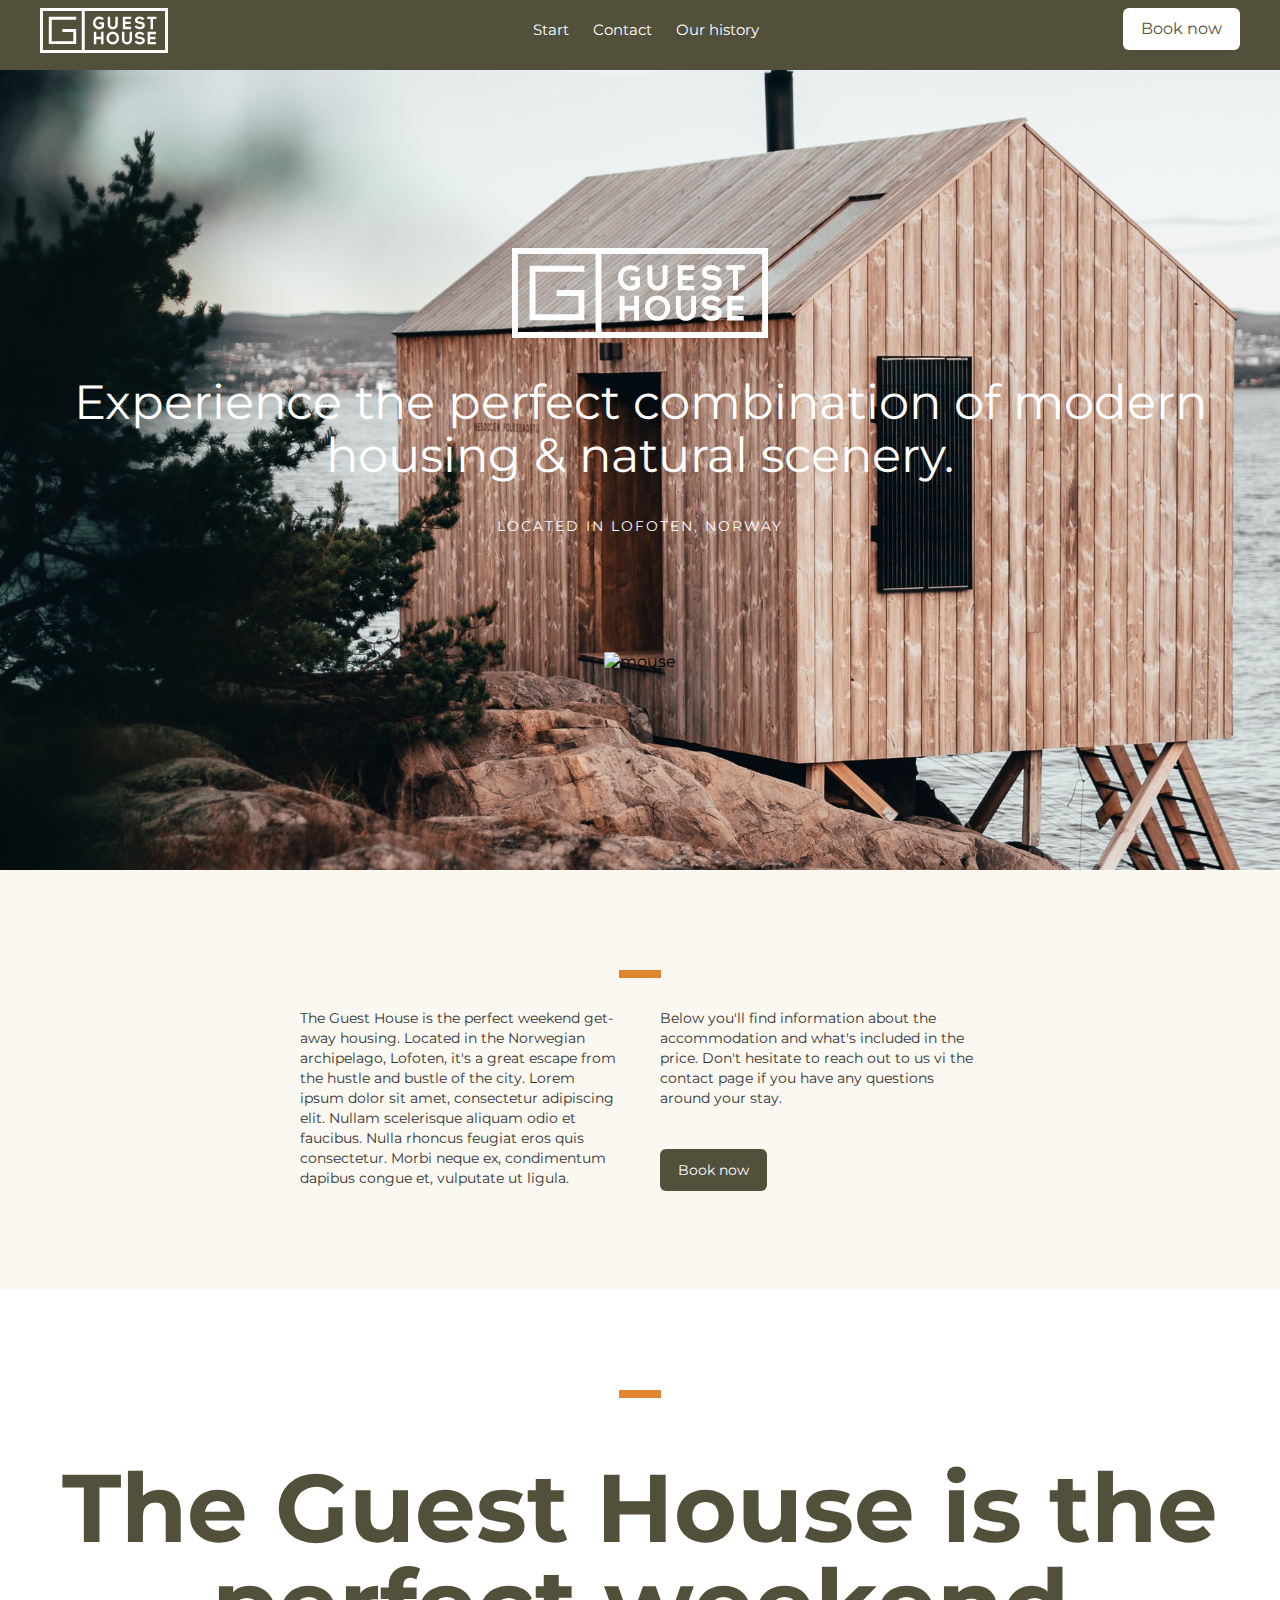
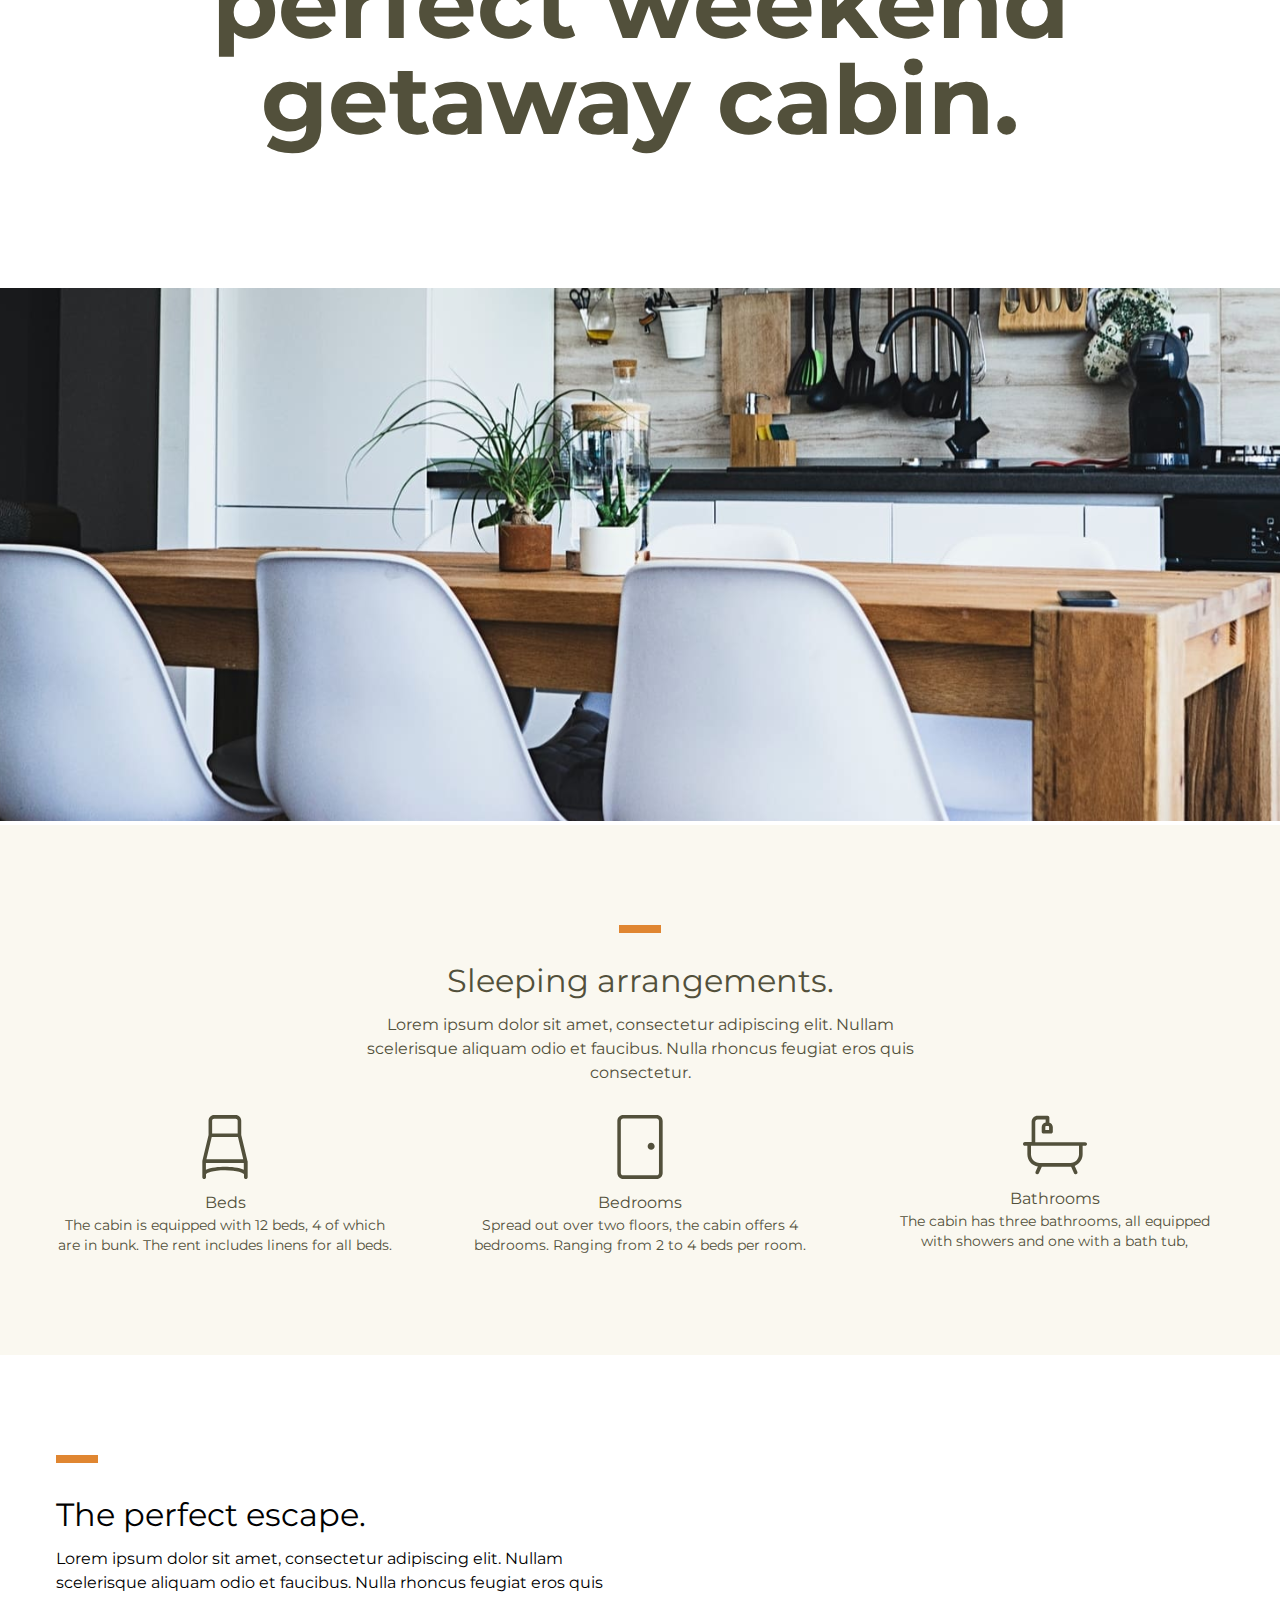
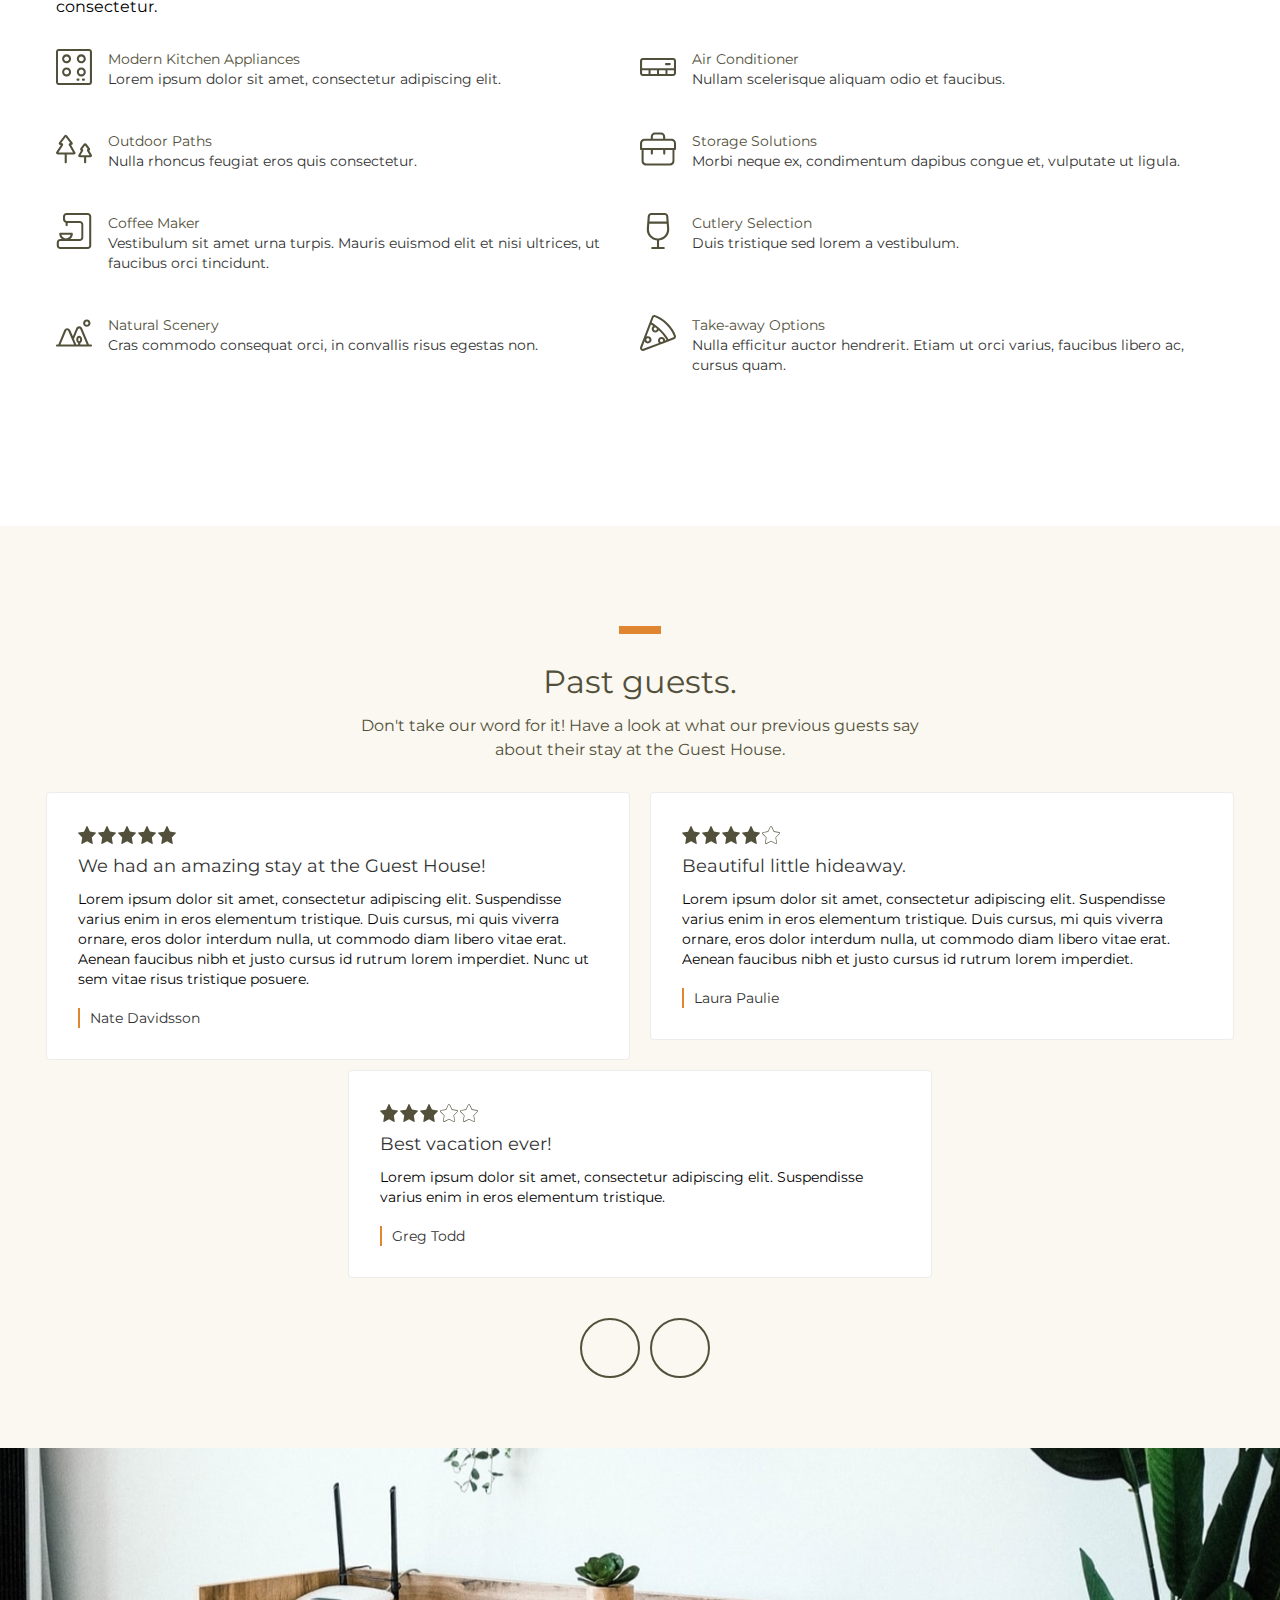
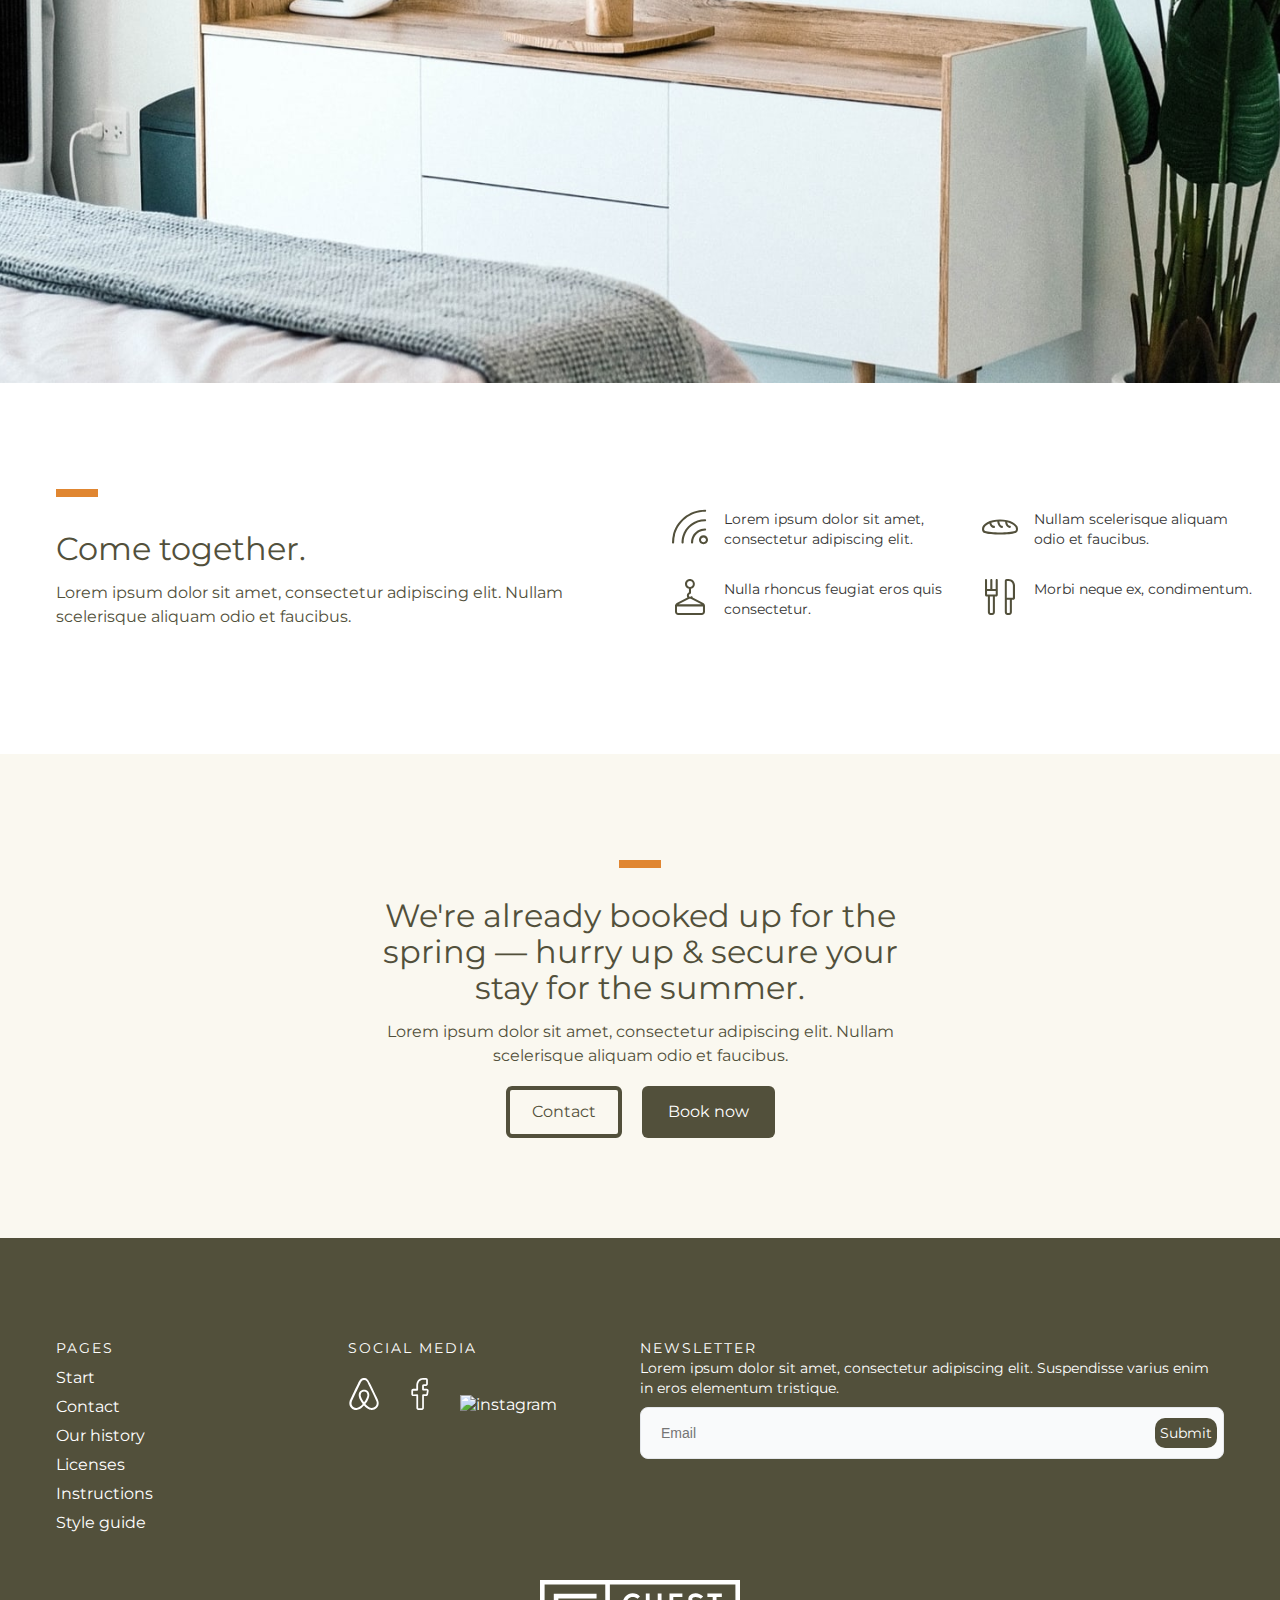
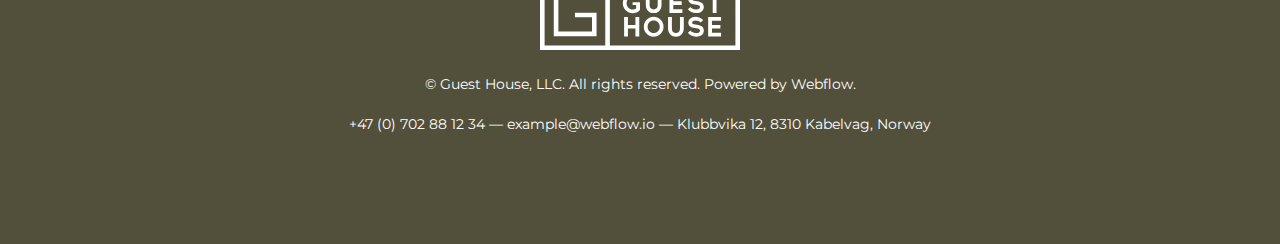
==== index.html @ 36d3d469 "Rename mail.html to index.html" ====
<!DOCTYPE html>
<html lang="en">
<head>
    <meta charset="UTF-8">
    <meta http-equiv="X-UA-Compatible" content="IE=edge">
    <meta name="viewport" content="width=device-width, initial-scale=1.0">
    <link rel="preconnect" href="https://fonts.googleapis.com">
    <link rel="preconnect" href="https://fonts.gstatic.com" crossorigin>
    <link href="https://fonts.googleapis.com/css2?family=Montserrat:wght@400;700&display=swap" rel="stylesheet">
    <link rel="stylesheet" href="./css/style.css">
    <title>Guest__House</title>
</head>
<body>
    <header class="header">
        <div class="header__top">
            <div class="header__container">
                <div class="header__top-logo">
                    <img class="header__top-logo-img" src="./images/header_logo.svg" alt="logo">
                </div>
                <nav class="header__navigation">
                    <ul class="header__list">
                        <li class="header__list-item"><a class="text-color--white" href="#">Start</a></li>
                        <li class="header__list-item"><a class="text-color--white" href="#">Contact</a></li>
                        <li class="header__list-item"><a class="text-color--white" href="#">Our history</a></li>
                    </ul>
                </nav>
                <a class="button header__button">Book now</a>
            </div>
        </div>
        <div class="header__bottom">
            <div class="container">
                <div class="header__content">
                    <div class="header__bottom-logo">
                        <img class="header__bottom-logo-img" src="./images/logo.svg" alt="logo">
                    </div>
                    <h1 class="header__title text-color--white text-align--center">
                        Experience the perfect combination of modern housing & natural scenery.
                    </h1>
                    <p class="header__paragraph text-color--white text-align--center">Located in Lofoten, norway</p>
                    <div class="header__mouse-image">
                        <img class="header__mouse-img" src="./images/mouse.svg" alt="mouse">
                    </div>
                </div>
            </div>
        </div>       
    </header>
    <section class="header-description">
        <div class="container">
            <div class="header-description__content">
                <img class="line" src="./images/Rectangle_horizon.svg" alt="line">
                <div class="header-description__block">
                    <p class="paragraph paragraph--s header-description__paragraph text-color--gray">
                        The Guest House is the perfect weekend get-away housing. Located in the Norwegian archipelago, Lofoten, it's a great escape from the hustle and bustle of the city. Lorem ipsum dolor sit amet, consectetur adipiscing elit. Nullam scelerisque aliquam odio et faucibus. Nulla rhoncus feugiat eros quis consectetur. Morbi neque ex, condimentum dapibus congue et, vulputate ut ligula.
                    </p>
                    <p class="paragraph paragraph--s header-description__paragraph text-color--gray">
                        Below you'll find information about the accommodation and what's included in the price. Don't hesitate to reach out to us vi the contact page if you have any questions around your stay.
                        <a class="button header-description__button">Book now</a>
                    </p>
                </div>
            </div>
        </div>
    </section>

    <section class="guest-house">
        <div class="container">
            <div class="guest-house__content">
                <img class="line" src="./images/Rectangle_horizon.svg" alt="line">
                <h2 class="guest-house__title text-color--boloto text-align--center">The Guest House is the perfect weekend getaway cabin.</h2>
            </div>
        </div>
        <div class="guest-house__image">
            <img class="guest-house__img" src="./images/IMAGE-KITCHEN.svg" alt="background">
        </div>  
    </section>

    <section class="sleeping-arrangements">
        <div class="container">
            <div class="sleeping-arrangements__content">
                <img class="line" src="./images/Rectangle_horizon.svg" alt="line">
                <h3 class="title sleeping-arrangements__title text-color--boloto text-align--center">Sleeping arrangements.</h3>
                <p class="paragraph sleeping-arrangements__title-description text-color--boloto text-align--center">
                    Lorem ipsum dolor sit amet, consectetur adipiscing elit. Nullam scelerisque aliquam odio et faucibus. Nulla rhoncus feugiat eros quis consectetur.
                </p>
                <div class="sleeping-arrangements__line">
                    <div class="sleeping-arrangements__line-block">
                        <img class="sleeping-arrangements__img" src="./images/Bed.svg" alt="bed">
                        <p class="paragraph text-color--boloto text-align--center">Beds</p>
                        <p class="paragraph paragraph--s text-color--boloto text-align--center">
                            The cabin is equipped with 12 beds, 4 of which are in bunk. The rent includes linens for all beds.
                        </p>
                    </div>
                    <div class="sleeping-arrangements__line-block">
                        <img class="sleeping-arrangements__img" src="./images/Door-Icon.svg" alt="door">
                        <p class="paragraph text-color--boloto text-align--center">Bedrooms</p>
                        <p class="paragraph paragraph--s text-color--boloto text-align--center">
                            Spread out over two floors, the cabin offers 4 bedrooms. Ranging from 2 to 4 beds per room.
                        </p>
                    </div>
                    <div class="sleeping-arrangements__line-block">
                        <img class="sleeping-arrangements__img" src="./images/Bathrooms.svg" alt="bath">
                        <p class="paragraph text-color--boloto text-align--center">Bathrooms</p>
                        <p class="paragraph paragraph--s text-color--boloto text-align--center">
                            The cabin has three bathrooms, all equipped with showers and one with a bath tub,
                        </p>
                    </div>
                </div>
            </div>
        </div>
    </section>

    <section class="perfect-escape">
        <div class="container">
            <div class="perfect-escape__content">
                <img class="line" src="./images/Rectangle_horizon.svg" alt="line">
                <h3 class="title perfect-escape__title">The perfect escape.</h3>
                <p class="paragraph perfect-escape__paragraph">
                    Lorem ipsum dolor sit amet, consectetur adipiscing elit. Nullam scelerisque aliquam odio et faucibus. Nulla rhoncus feugiat eros quis consectetur.
                </p>
                <div class="perfect-escape__line">
                    <div class="perfect-escape__line-block">
                        <img class="perfect-escape__img" src="./images/Kitchen.svg" alt="kitchen">
                        <div class="perfect-escape__line-text">
                            <p class="paragraph paragraph--s text-color--boloto">Modern Kitchen Appliances</p>
                            <p class="paragraph paragraph--s text-color--gray">Lorem ipsum dolor sit amet, consectetur adipiscing elit.</p>
                        </div>
                    </div>
                    <div class="perfect-escape__line-block">
                        <img class="perfect-escape__img" src="./images/Air-Conditioner-Icon.svg" alt="conditioner">
                        <div class="perfect-escape__line-text">
                            <p class="paragraph paragraph--s text-color--boloto">Air Conditioner</p>
                            <p class="paragraph paragraph--s text-color--gray">Nullam scelerisque aliquam odio et faucibus.</p>
                        </div>
                    </div>
                    <div class="perfect-escape__line-block">
                        <img class="perfect-escape__img" src="./images/Forest.svg" alt="tree">
                        <div class="perfect-escape__line-text">
                            <p class="paragraph paragraph--s text-color--boloto">Outdoor Paths</p>
                            <p class="paragraph paragraph--s text-color--gray">Nulla rhoncus feugiat eros quis consectetur.</p>
                        </div>
                    </div>
                    <div class="perfect-escape__line-block">
                        <img class="perfect-escape__img" src="./images/Briefcase-Icon.svg" alt="storage">
                        <div class="perfect-escape__line-text">
                            <p class="paragraph paragraph--s text-color--boloto">Storage Solutions</p>
                            <p class="paragraph paragraph--s text-color--gray">Morbi neque ex, condimentum dapibus congue et, vulputate ut ligula.</p>
                        </div>
                    </div>
                    <div class="perfect-escape__line-block">
                        <img class="perfect-escape__img" src="./images/Coffee-Maker-Icon.svg" alt="coffe">
                        <div class="perfect-escape__line-text">
                            <p class="paragraph paragraph--s text-color--boloto">Coffee Maker</p>
                            <p class="paragraph paragraph--s text-color--gray">Vestibulum sit amet urna turpis. Mauris euismod elit et nisi ultrices, ut faucibus orci tincidunt.</p>
                        </div>
                    </div>
                    <div class="perfect-escape__line-block">
                        <img class="perfect-escape__img" src="./images/Glass-Icon.svg" alt="cutlery selection">
                        <div class="perfect-escape__line-text">
                            <p class="paragraph paragraph--s text-color--boloto">Cutlery Selection</p>
                            <p class="paragraph paragraph--s text-color--gray">Duis tristique sed lorem a vestibulum.</p>
                        </div>
                    </div>
                    <div class="perfect-escape__line-block">
                        <img class="perfect-escape__img" src="./images/mountain.svg" alt="mountain">
                        <div class="perfect-escape__line-text">
                            <p class="paragraph paragraph--s text-color--boloto">Natural Scenery</p>
                            <p class="paragraph paragraph--s text-color--gray">Cras commodo consequat orci, in convallis risus egestas non.</p>
                        </div>
                    </div>
                    <div class="perfect-escape__line-block">
                        <img class="perfect-escape__img" src="./images/Pizza-Icon.svg" alt="pizza">
                        <div class="perfect-escape__line-text">
                            <p class="paragraph paragraph--s text-color--boloto">Take-away Options</p>
                            <p class="paragraph paragraph--s text-color--gray">Nulla efficitur auctor hendrerit. Etiam ut orci varius, faucibus libero ac, cursus quam.</p>
                        </div>
                    </div>
                </div>
            </div>
        </div>
    </section>

    <section class="past-guests">
        <div class="container">
            <div class="past-guests__content">
                <img class="line" src="./images/Rectangle_horizon.svg" alt="line">
                <h3 class="title past-guests__title text-align--center text-color--boloto">Past guests.</h3>
                <p class="paragraph past-guests__description text-align--center text-color--boloto">
                    Don't take our word for it! Have a look at what our previous guests say about their stay at the Guest House.
                </p>
            </div>
        </div>
            <div class="past-guests__slider">
                <div class="past-guests__items">
                    <div class="past-guests__item">
                        <div class="past-guests__rate">
                            <img class="past-guests__star" src="./images/Star-Line.svg" alt="star">
                            <img class="past-guests__star" src="./images/Star-Line.svg" alt="star">
                            <img class="past-guests__star" src="./images/Star-Line.svg" alt="star">
                            <img class="past-guests__star" src="./images/Star-Line.svg" alt="star">
                            <img class="past-guests__star" src="./images/Star-Line.svg" alt="star">
                        </div>
                        <p class="past-guest__item-title text-color--gray">
                            We had an amazing stay at the Guest House!
                        </p>
                        <p class="paragraph paragraph--s past-guest__item-paragraph">
                            Lorem ipsum dolor sit amet, consectetur adipiscing elit. Suspendisse varius enim in eros elementum tristique. Duis cursus, mi quis viverra ornare, eros dolor interdum nulla, ut commodo diam libero vitae erat. Aenean faucibus nibh et justo cursus id rutrum lorem imperdiet. Nunc ut sem vitae risus tristique posuere.
                        </p>
                        <div class="past-guests__author paragraph paragraph--s text-color--gray">
                            Nate Davidsson
                        </div>
                    </div>
                    <div class="past-guests__item">
                        <div class="past-guests__rate">
                            <img class="past-guests__star" src="./images/Star-Line.svg" alt="star">
                            <img class="past-guests__star" src="./images/Star-Line.svg" alt="star">
                            <img class="past-guests__star" src="./images/Star-Line.svg" alt="star">
                            <img class="past-guests__star" src="./images/Star-Line.svg" alt="star">
                            <img class="past-guests__star" src="./images/Star-Outline.svg" alt="star">
                        </div>
                        <p class="past-guest__item-title text-color--gray">
                            Beautiful little hideaway.
                        </p>
                        <p class="paragraph paragraph--s past-guest__item-paragraph">
                            Lorem ipsum dolor sit amet, consectetur adipiscing elit. Suspendisse varius enim in eros elementum tristique. Duis cursus, mi quis viverra ornare, eros dolor interdum nulla, ut commodo diam libero vitae erat. Aenean faucibus nibh et justo cursus id rutrum lorem imperdiet.
                        </p>
                        <div class="past-guests__author paragraph paragraph--s text-color--gray">
                            Laura Paulie
                        </div>
                    </div>
                    <div class="past-guests__item">
                        <div class="past-guests__rate">
                            <img class="past-guests__star" src="./images/Star-Line.svg" alt="star">
                            <img class="past-guests__star" src="./images/Star-Line.svg" alt="star">
                            <img class="past-guests__star" src="./images/Star-Line.svg" alt="star">
                            <img class="past-guests__star" src="./images/Star-Outline.svg" alt="star">
                            <img class="past-guests__star" src="./images/Star-Outline.svg" alt="star">
                        </div>
                        <p class="past-guest__item-title text-color--gray">
                            Best vacation ever!
                        </p>
                        <p class="paragraph paragraph--s past-guest__item-paragraph">
                            Lorem ipsum dolor sit amet, consectetur adipiscing elit. Suspendisse varius enim in eros elementum tristique.
                        </p>
                        <div class="past-guests__author paragraph paragraph--s text-color--gray">
                            Greg Todd
                        </div>
                    </div>
                </div>
                <div class="container">
                    <div class="past-guests__buttons">
                        <div class="past-guests__button"></div>
                        <div class="past-guests__button"></div>
                    </div>
                </div>
            </div>  
        <div class="past-guests__bg">
            <img class="past-guests__img" src="./images/IMAGE-ROOM.svg" alt="background">
        </div>
    </section>

    <section class="come-together">
            <div class="container">
                <div class="come-together__content">
                    <div class="come-together__text">
                        <img class="line" src="./images/Rectangle_horizon.svg" alt="line">
                        <h3 class="title come-together__title text-color--boloto">Come together.</h3>
                        <p class="paragraph come-together__description text-color--boloto">
                            Lorem ipsum dolor sit amet, consectetur adipiscing elit. Nullam scelerisque aliquam odio et faucibus.
                        </p>
                    </div>
                <div class="come-together__items">
                    <div class="come-together__item">
                        <img class="come-together__img" src="./images/wi-fi.svg" alt="">
                        <p class="paragraph paragraph--s text-color--gray come-together__item-description">
                            Lorem ipsum dolor sit amet, consectetur adipiscing elit.
                        </p>
                    </div>
                    <div class="come-together__item">
                        <img class="come-together__img" src="./images/Bread-Icon.svg" alt="">
                        <p class="paragraph paragraph--s text-color--gray come-together__item-description">
                            Nullam scelerisque aliquam odio et faucibus.
                        </p>
                    </div>
                    <div class="come-together__item">
                        <img class="come-together__img" src="./images/Hanger-Icon.svg" alt="">
                        <p class="paragraph paragraph--s text-color--gray come-together__item-description">
                            Nulla rhoncus feugiat eros quis consectetur.
                        </p>
                    </div>
                    <div class="come-together__item">
                        <img class="come-together__img" src="./images/Cutlery-Icon.svg" alt="">
                        <p class="paragraph paragraph--s text-color--gray come-together__item-description">
                            Morbi neque ex, condimentum.
                        </p>
                    </div>
                </div>
            </div>
        </div>
    </section>

    <section class="book">
        <div class="container">
            <div class="book__content">
                <img class="line" src="./images/Rectangle_horizon.svg" alt="line">
                <h3 class="title book__title text-color--boloto text-align--center">
                    We're already booked up for the spring — hurry up & secure your stay for the summer.
                </h3>
                <p class="paragraph book__description text-align--center text-color--boloto">
                    Lorem ipsum dolor sit amet, consectetur adipiscing elit. Nullam scelerisque aliquam odio et faucibus.
                </p>
                <div class="book__buttons">
                    <a class="button book__contact-button">Contact</a>
                    <a class="button book__book-now-button">Book now</a>
                </div>
            </div>
        </div>
    </section>

    <footer class="footer">
        <div class="container">
            <div class="footer__content">
                <div class="footer__top">
                    <div class="footer__pages">
                        <p class="footer__title text-color--white">Pages</p>
                        <ul class="footer_pages-list">
                            <li class="footer__page-item">
                                <a class="footer__page-link text-color--white" href="#">Start</a>
                            </li>
                            <li class="footer__page-item">
                                <a class="footer__page-link text-color--white" href="#">Contact</a>
                            </li>
                            <li class="footer__page-item">
                                <a class="footer__page-link text-color--white" href="#">Our history</a>
                            </li>
                            <li class="footer__page-item">
                                <a class="footer__page-link text-color--white" href="#">Licenses</a>
                            </li>
                            <li class="footer__page-item">
                                <a class="footer__page-link text-color--white" href="#">Instructions</a>
                            </li>
                            <li class="footer__page-item">
                                <a class="footer__page-link text-color--white" href="#">Style guide</a>
                            </li>
                        </ul>
                    </div>
                    <div class="footer__social-media">
                        <p class="footer__title text-color--white">Social Media</p>
                        <div class="footer__social-media-icons">
                            <a href="#"><img class="footer__social-media-icon" src="./images/Airbnb-Icon.svg" alt="airbnb"></a>
                            <a href="#"><img class="footer__social-media-icon" src="./images/Facebook-Icon.svg" alt="facebook"></a>
                            <a href="#"><img class="footer__social-media-icon" src="./images/instagram.svg" alt="instagram"></a>
                        </div>
                    </div>
                    <div class="footer__newsletter">
                        <p class="footer__title text-color--white">Newsletter</p>
                        <p class="paragraph paragraph--s text-color--white">
                            Lorem ipsum dolor sit amet, consectetur adipiscing elit. Suspendisse varius enim in eros elementum tristique.
                        </p>
                        <form class="footer__email-form">
                            <input class="footer__email-input" type="email" placeholder="Email">
                            <input type="submit" class="footer__submit-button" value="Submit">
                        </form>
                    </div>
                </div>
                <div class="footer__bottom">
                    <div class="footer__logo">
                        <img class="footer__img-logo" src="./images/logo.svg" alt="logo">
                    </div>
                    <p class="paragraph paragraph--s text-color--white footer__copyright">
                        © Guest House, LLC. All rights reserved. Powered by Webflow.</p>
                    <p class="paragraph paragraph--s text-color--white">
                        +47 (0) 702 88 12 34 — example@webflow.io — Klubbvika 12, 8310 Kabelvag, Norway</p>
                </div>
            </div>
        </div>
    </footer>

    
</body>
</html>
---- css/style.css ----
* {
    margin: 0;
    padding: 0;
    list-style: none;
    box-sizing: border-box;
}
body {
    margin: 0 auto;
    font-family: 'Montserrat', sans-serif;
    font-weight: 400;
}
a {
    text-decoration: none;
    color: white;
}
a:hover {
    color: #d2d2b7;
}
img {
    padding: 0;
    margin: 0;
}
.text-color--white{
    color: white;
}
.text-color--boloto{
    color: #52503B;
}
.text-color--gray{
    color: #333333;
}
.text-align--center{
    text-align: center;
}
.title {
    font-weight: 400;
    font-size: 32px;
    line-height: 36px;
}
.paragraph {
    font-size: 16px;
    line-height: 24px;
}
.paragraph--s {
    font-size: 14px;
    line-height: 20px;
}
.container {
    margin: 0 auto;
    max-width: 1168px;
}
.button {
    width: 117px;
    height: 42px;
    border: none;
    border-radius: 6px;
    cursor: pointer;
    background: #52503B;
    display: flex;
    justify-content: center;
    align-items: center;
}
.line{
    width: 42px;
    height: 8px;
    margin-bottom: 30px;
}

header {
    background-image: url(../images/IMAGE-HOUSE.svg);
    background-size: cover;
}
.header__top {
    height: 70px;
    background: #52503B;
}
.header__container {
    padding-top: 8px;
    margin: 0 auto;
    max-width: 1200px;
    display: flex;
    justify-content: space-between;
}
.header__list {
    max-width: 253px;
    display: flex;
}
.header__list-item {
    padding: 12px;
    font-weight: 400;
    font-size: 15px;
    line-height: 20px;
}
.header__button {
    background: white;
    font-size: 16px;
    line-height: 20px;
    color: #52503B;
}
.header__button:hover {
    background: #ebe9cd;
    color: black;
}
.header__menu-button {   
    display: none;
}
.header__menu-img {
    width: 30px;
    height: 30px;
    width: 100%;
    filter: invert(100%);
    cursor: pointer;
}
            
                       
.header__bottom {
    height: 800px;
}
.header__content {
    padding-top: 178px;
    height: 100%;
    display: flex;
    flex-direction: column;
    align-items: center;
    justify-content: flex-end;
}
.header__bottom-logo {
    width: 256px;
}
.header__bottom-logo-img {
    width: 100%;
}
.header__title {
    margin-top: 34px;
    font-weight: 400;
    font-size: 48px;
    line-height: 53px;
    margin: 34px 0;
}
.header__paragraph {
    font-size: 14px;
    line-height: 20px;
    letter-spacing: 2px;
    text-transform: uppercase;
    margin-bottom: 116px;
}
                      
            
.header-description {
    background: #FAF8F0;
}
.header-description__content {
    display: flex;
    flex-direction: column;
    align-items: center;
    padding-top: 100px;
}
.header-description__block {
    max-width: 768px;
    margin: 0 auto;
    padding-bottom: 89px;
    display: flex;
    justify-content: center;
    flex-wrap: wrap;
}
.header-description__paragraph {
    max-width: 360px;
    padding: 0 20px 10px 20px;
}
.header-description__button {
    width: 107px;
    margin-top: 41px;
    font-size: 14px;
}
.header-description__button:hover {
    background: #52503be4;
    color: white;
}

.guest-house__content{
    padding-top: 100px;
    display: flex;
    flex-direction: column;
    align-items: center;
}
.guest-house__title {
    font-weight: 700;
    font-size: 96px;
    line-height: 96px;
    margin: 32px 0 140px 0;
}
.guest-house__bg {
    margin-top: 140px;
}
.guest-house__img {
    width: 100%;
}

.sleeping-arrangements {
    background: #FAF8F0;
}
.sleeping-arrangements__content {
    width: 100%;
    text-align: center;
    display: flex;
    flex-direction: column;
    align-items: center;
    padding-top: 100px;
}
.sleeping-arrangements__title-description {
    margin-top: 14px;
    max-width: 554px;
}
.sleeping-arrangements__line {
    margin-top: 30px;
    padding-bottom: 100px;
    display: flex;
    justify-content: space-between;
    text-align: center; 
}
.sleeping-arrangements__line-block {
    width: 29%;
    display: flex;
    flex-direction: column;
    align-items: center;
}
.sleeping-arrangements__img {
    margin-bottom: 12px;        
}

.perfect-escape {
    padding-top: 100px;
}
.perfect-escape__paragraph {
    margin: 14px 0 30px 0;
    max-width: 554px;
}
.perfect-escape__line {
    padding-bottom: 109px;
    display: grid;
    grid-template-columns: 1fr 1fr;
}
.perfect-escape__line-block {
    display: flex;
}
.perfect-escape__line-text {
    margin-left: 16px;
    margin-bottom: 42px;
    max-width: 500px;
}
.perfect-escape__img{
    width: 36px;
    height: 36px;
}

.past-guests {
    background: #FAF8F0;
    padding-top: 100px;
}
.past-guests__content {
    display: flex;
    flex-direction: column;
    align-items: center;
    text-align: center;
}
.past-guests__description {
    margin-top: 14px;
    max-width: 600px;
}
.past-guests__slider {
    padding: 30px 0 70px 0;
}
.past-guests__items {
    display: flex;
    justify-content: center;
    align-items: flex-start;
    flex-wrap: wrap;
}
.past-guests__item {
    padding: 33px 31px 31px 31px;
    background: white;
    max-width: 584px;
    margin: 0 10px 10px 10px;
    border: 1px solid rgba(82, 80, 59, 0.1);
    border-radius: 4px; 
}
.past-guests__rate {
    display: flex;
}
.past-guests__star {
    margin-right: 2px;
}
.past-guest__item-title {
    margin-top: 10px;
    font-size: 18px;
    line-height: 24px;
    margin-bottom: 11px;
}
.past-guests__author {
    height: 20px;
    margin-top: 19px;
    padding-left: 10px;
    font-size: 14px;
    line-height: 20px;
    color: #333333;
    border-left: 2px solid #E08631;
}
.past-guests__buttons {
    margin-top: 30px;
    display: flex;
    justify-content: center;
}
.past-guests__button {
    width: 60px;
    height: 60px;
    margin-left: 10px;
    border: 2px solid #52503B;
    border-radius: 30px;
    cursor: pointer;
}
.past-guests__bg {
    display: flex;
}
.past-guests__img {
    width: 100%;
}
                   

.come-together {
    padding-top: 20px;
}
.come-together__content {
    margin: 86px 0 125px 0;
    display: flex;
    justify-content: space-between;
    flex-wrap: wrap;
}
.come-together__description {
    margin-top: 14px;
    max-width: 514px;
}
.come-together__items {
    max-width: 552px;
    display: grid;
    grid-template-columns: 1fr 1fr;
}
.come-together__item {
    display: flex;
    margin-top: 20px;
    margin-right: 30px;
}
.come-together__img{
    margin-right: 16px;
    width: 36px;
    height: 36px;
}
.come-together__item-description {
    line-height: 20px;
    width: 228px;
}
            

.book {
    background: #FAF8F0;
    padding-top: 20px;
}
.book__content {
    padding: 86px 0 100px 0;
    margin: 0 auto;
    max-width: 550px;
    display: flex;
    flex-wrap: wrap;
    justify-content: center;
    text-align: center;
}
.book__description {
    margin-top: 14px;
}
.book__buttons {
    display: flex;
    margin-top: 18px;
}
.book__contact-button {
    margin: 0 10px;
    width: 116px;
    height: 52px;
    border: 4px solid #52503B;
    color: #52503B;
    background-color: #FAF8F0;
}
.book__contact-button:hover {
    border: 4px solid #52503bd7;
    background: #5a573408;
    color: #2e2d22;
} 
.book__book-now-button {
    margin: 0 10px;
    width: 133px;
    height: 52px;
    background: #52503B;
}
.book__book-now-button:hover {
    background: #454432;
}
    
        
.footer {
    background: #52503B;
}
.footer__content {
    display: flex;
    flex-direction: column;
    padding-bottom: 110px;
}
.footer__top {
    margin-top: 100px;
    display: grid;
    grid-template-columns: 1fr 1fr 2fr;
}
.footer__title {
    font-size: 14px;
    line-height: 20px;
    letter-spacing: 2px;
    text-transform: uppercase;
}
.footer__page-item {
    margin-top: 10px;
}
.footer__social-media-icons {
     margin-top: 20px;
}
.footer__social-media-icon {
    margin-right: 20px;
    width: 32px;
    height: 32px;
}
.footer__email-form {
    margin-top: 9px;
    position: relative;
    width: 100%;
    height: 52px;
    display: flex;
    justify-content: flex-end;
    align-items: center;
}
.footer__email-input {
    padding-left: 20px;
    width: 100%;
    height: 52px;
    font-size: 14px;
    line-height: 20px;
    color: #52503B;
    background: #F9FAFB;
    border: 1px solid #E5E7EB;
    border-radius: 8px;
    position: absolute;
}
.footer__submit-button {
    margin-right: 7px;
    font-size: 14px;
    line-height: 20px;
    color: white;
    background: #52503B;
    cursor: pointer;
    border-radius: 10px;    
    padding: 5px;
    border: none;
    position: absolute;
    display: flex;
    font-family: 'Montserrat', sans-serif;
}
            
                
.footer__bottom {
    padding-top: 48px;
    display: flex;
    flex-direction: column;
    align-items: center;
}
.footer__logo {
    margin-bottom: 20px;
    width: 200px;
}
.footer__img-logo{
    width: 100%;
}
.footer__copyright {
    margin-bottom: 20px;
}



@media screen and (max-width: 1250px) {
    .header__container {
        padding: 8px 60px 0 60px;
    }
    .container {
        padding: 0 40px;
    }
    .perfect-escape__line-block {
        padding-right: 10px;
    }
}
@media screen and (max-width: 900px) {
    .guest-house__title {
        font-size: 76px;
    }
}

@media screen and (max-width: 800px) {
    .guest-house__title {
        font-size: 50px;
        line-height: 50px;
    }
    .footer__top {
        grid-template-columns: 1fr;
    }
        .footer__top > * {
            text-align: center;
            margin-bottom: 30px;
        }
    .footer__bottom {
        text-align: center;
    }
}

@media screen and (max-width: 680px) {
    .header__container {
        padding: 8px 40px 0 40px;
    }
    .header__list {
        display: none;
    }
    .header__button {
        display: none;
    }
    .header__menu-button {
        display: flex;
        align-items: center;
    }
    .header__content {
        padding-top: 80px;
    }
    .header__mouse-image {
        margin-top: 20px;
    }
    .come-together__items {
        grid-template-columns: 1fr;
    }
    .come-together__item-description {
        width: 70%;
    }
    .sleeping-arrangements__line {
        flex-direction: column;
        align-items: center;
        padding-bottom: 70px;
    }
    .sleeping-arrangements__line-block {
        width: 70%;
        padding-bottom:30px;
        align-items: center;
    }

    .perfect-escape__line {
        grid-template-columns: 1fr;
    }
    .header__title {
        font-size: 38px;
    }
}
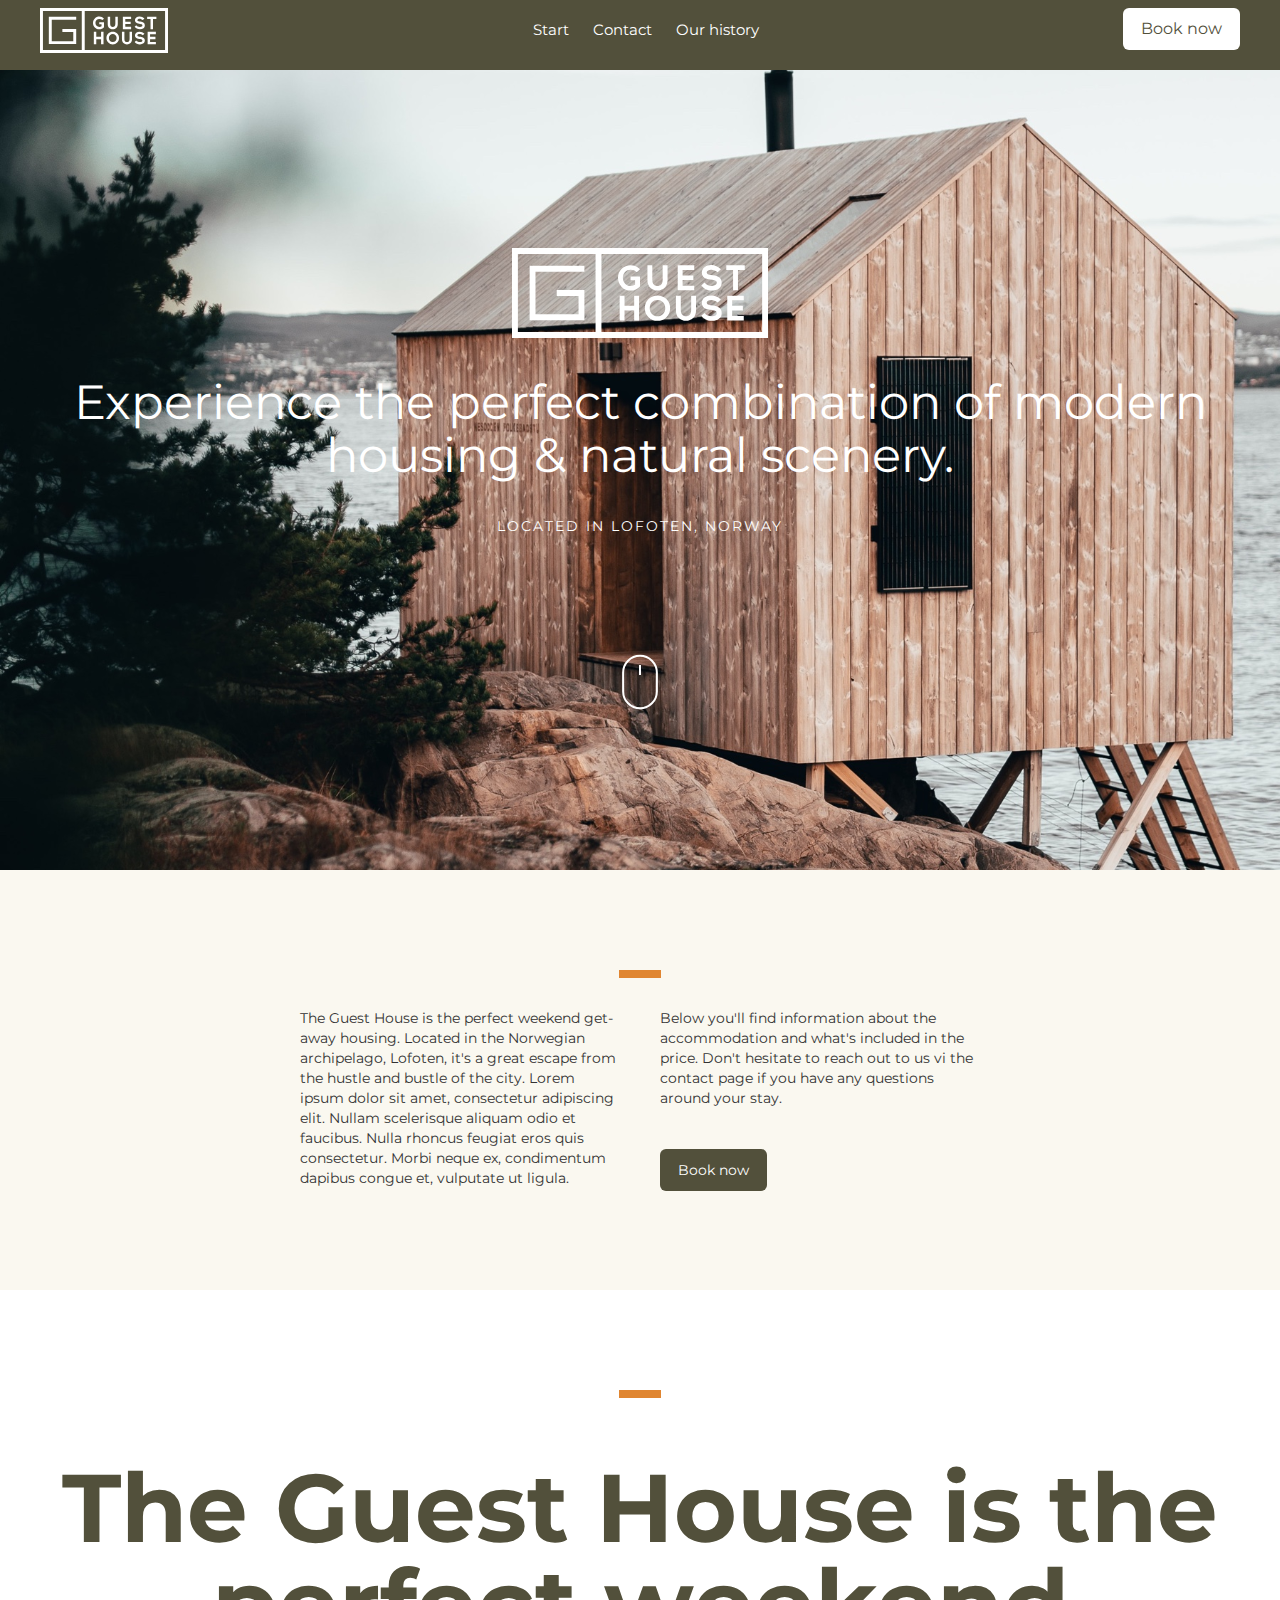
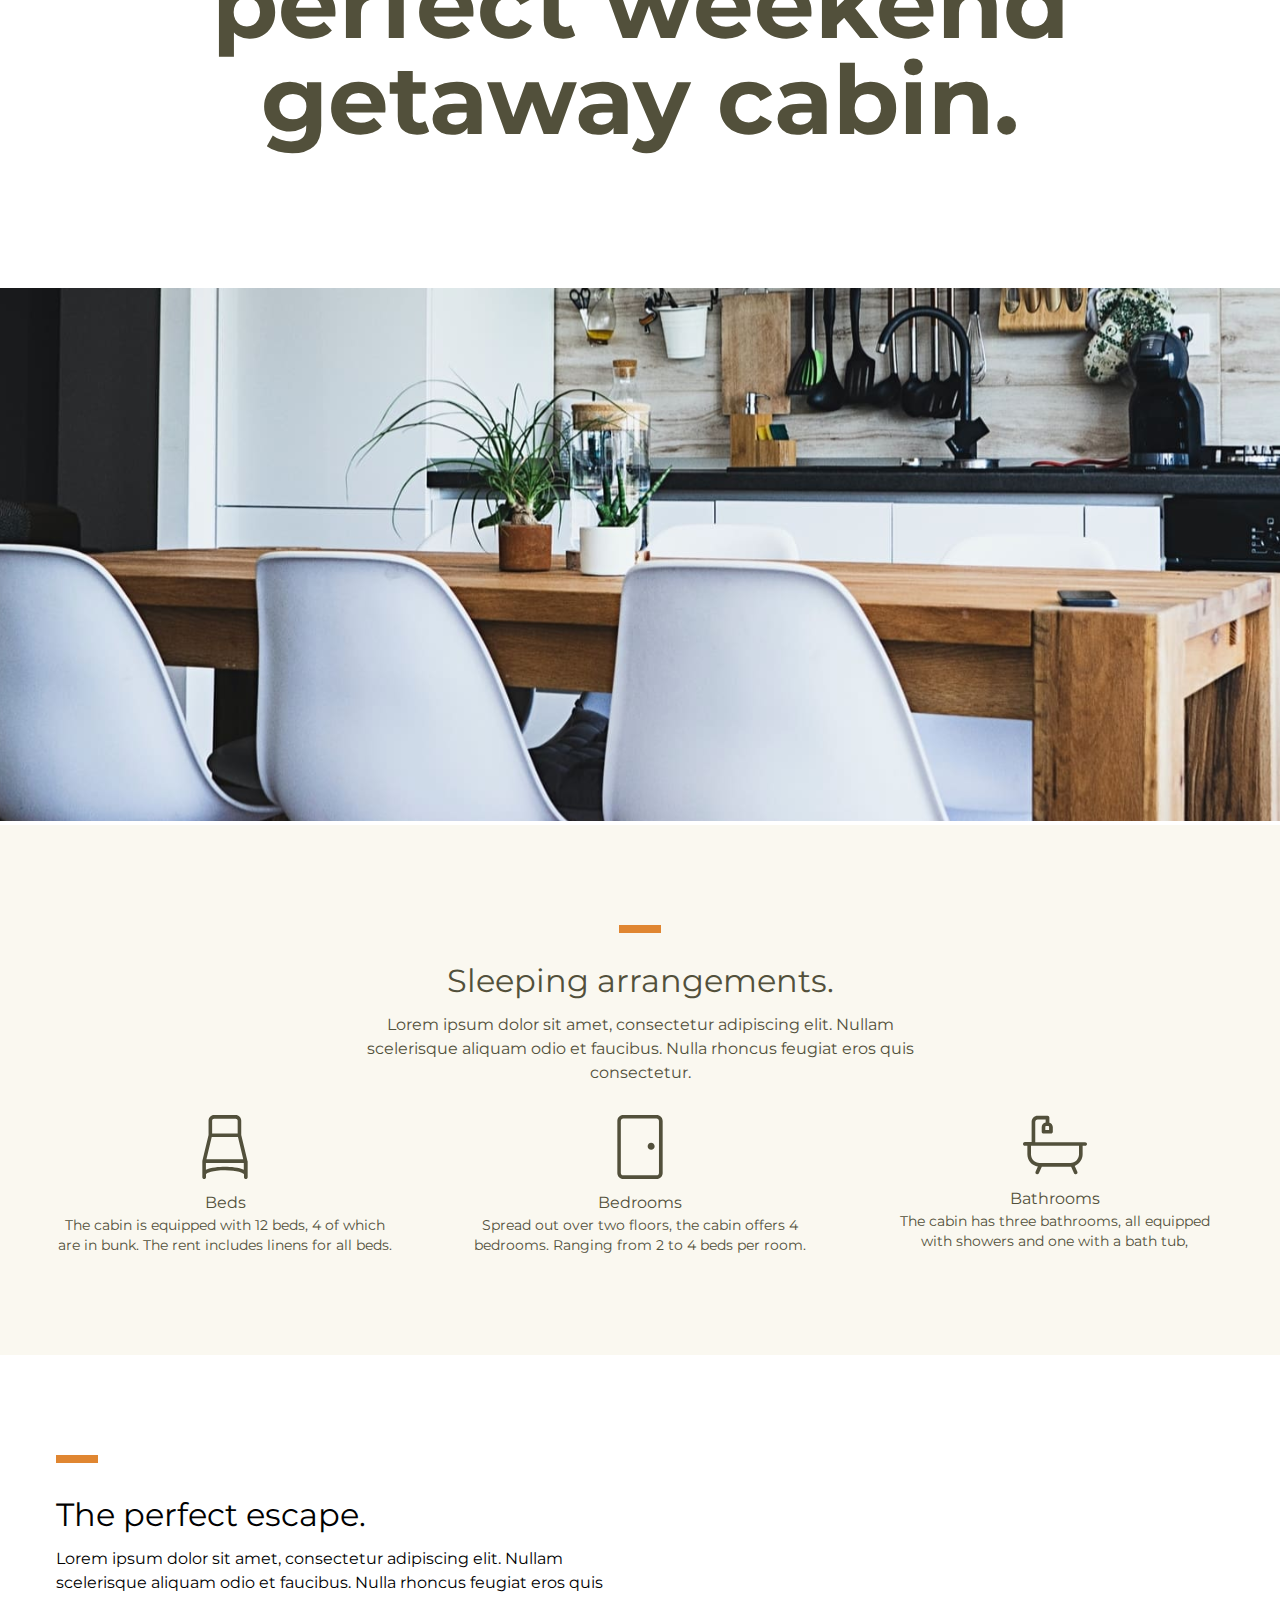
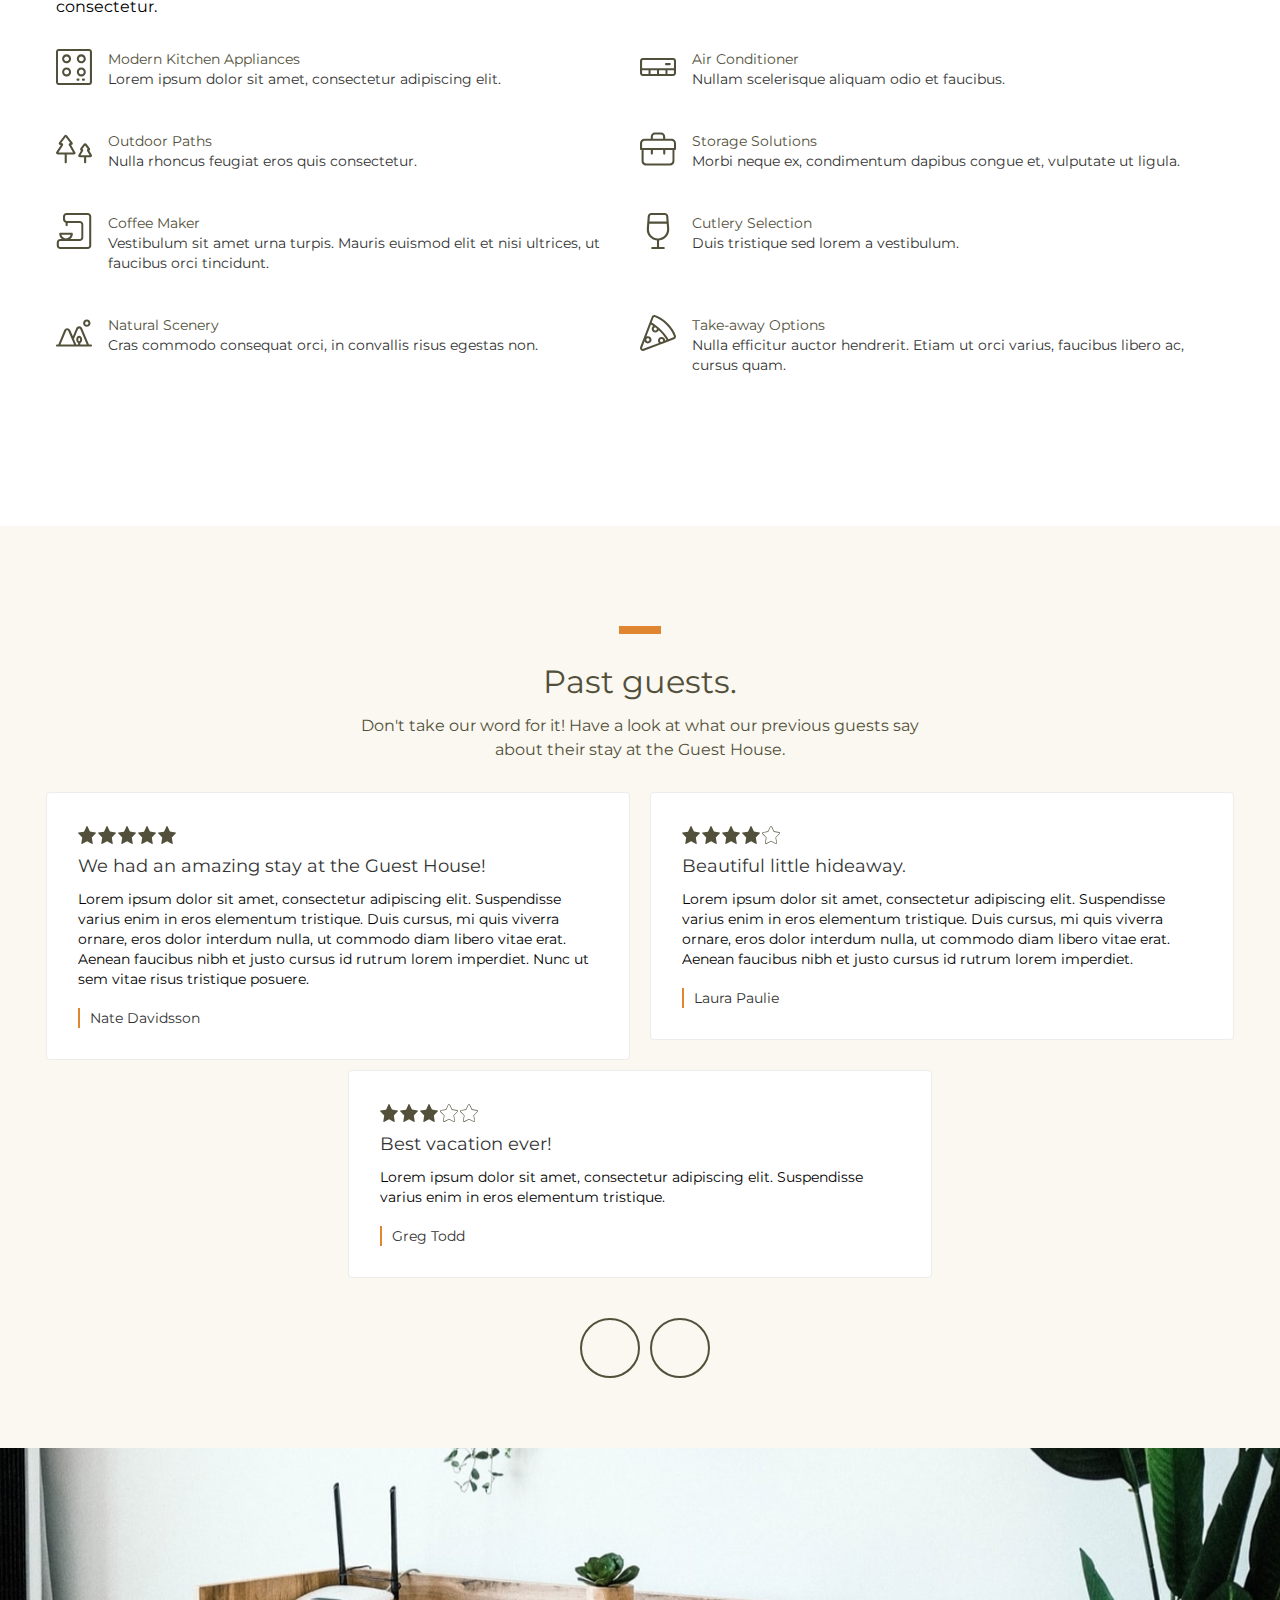
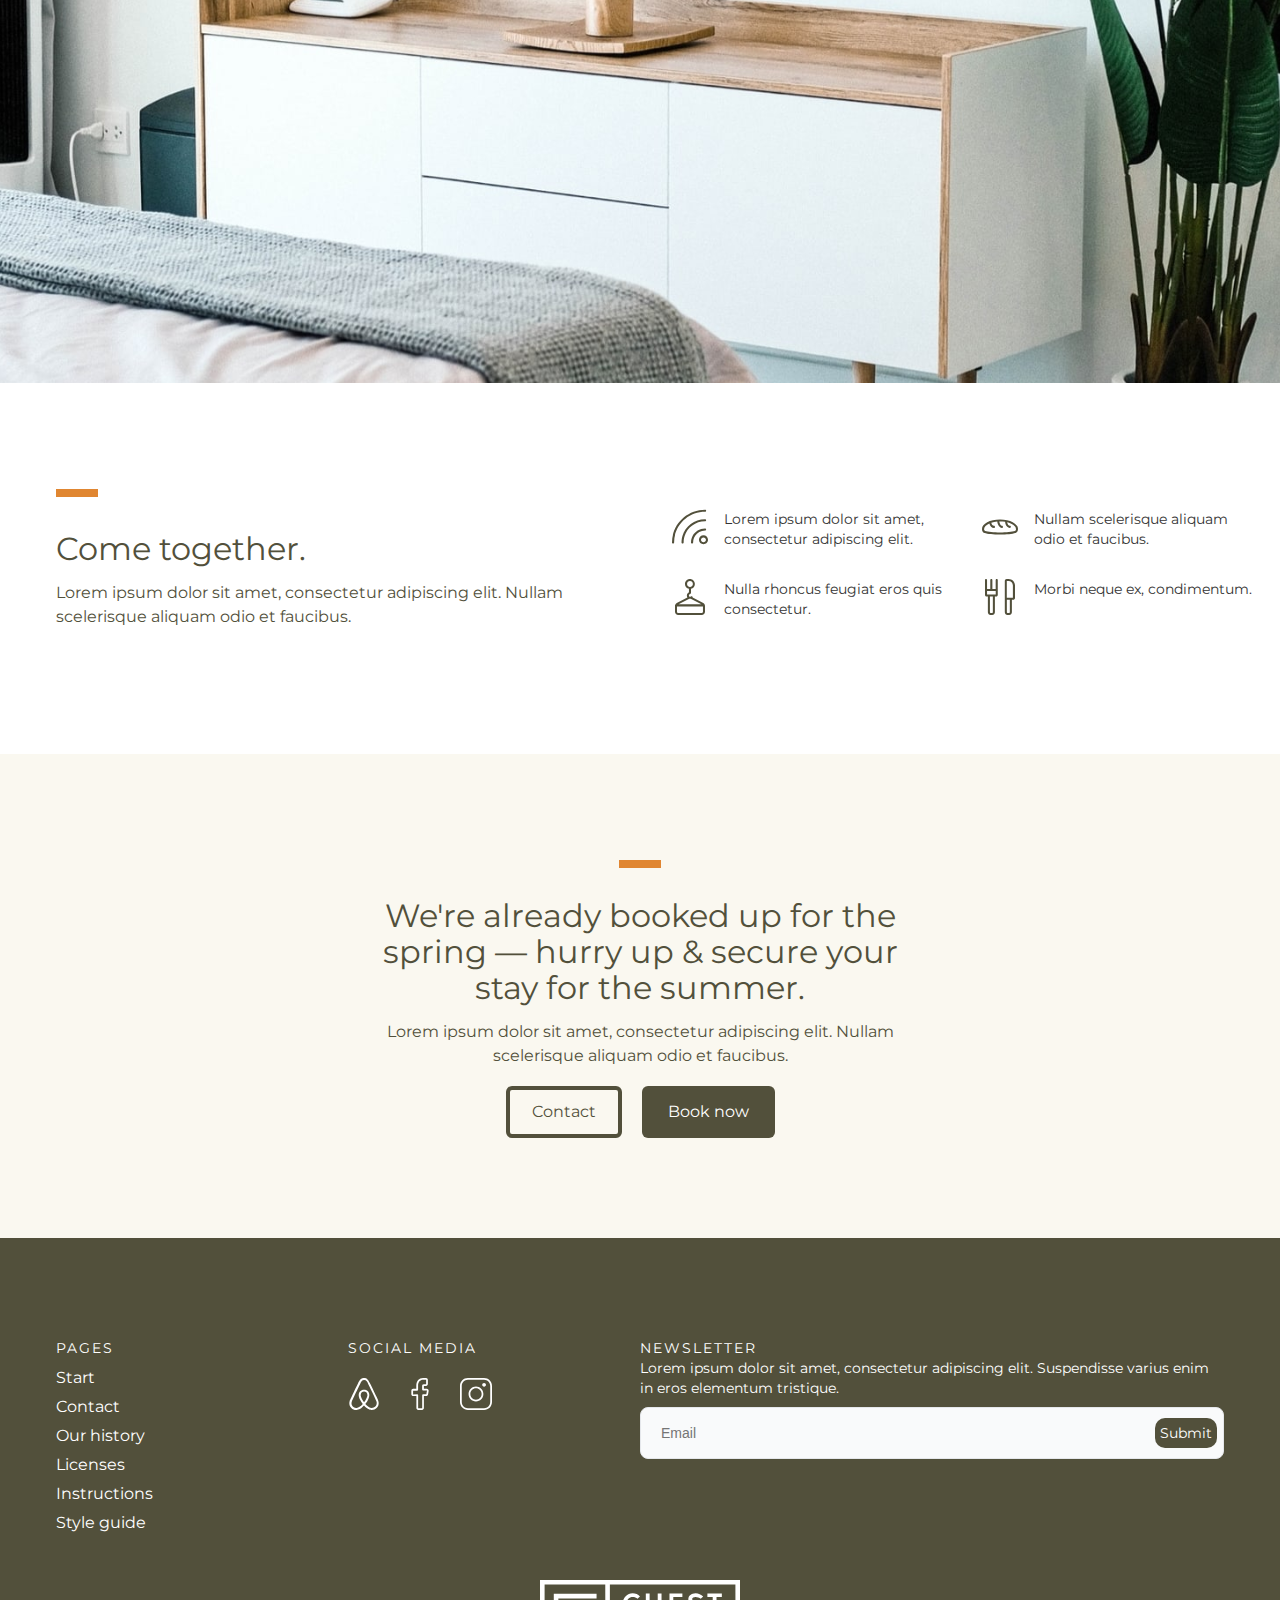
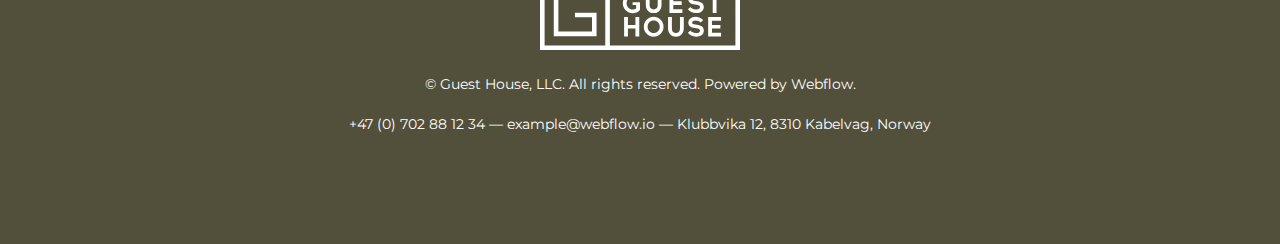
==== commit edb111fa: "Update index.html" ====
--- a/index.html
+++ b/index.html
@@ -38,7 +38,7 @@
                     </h1>
                     <p class="header__paragraph text-color--white text-align--center">Located in Lofoten, norway</p>
                     <div class="header__mouse-image">
-                        <img class="header__mouse-img" src="./images/mouse.svg" alt="mouse">
+                        <img class="header__mouse-img" src="./images/Mouse.svg" alt="mouse">
                     </div>
                 </div>
             </div>
@@ -347,7 +347,7 @@
                         <div class="footer__social-media-icons">
                             <a href="#"><img class="footer__social-media-icon" src="./images/Airbnb-Icon.svg" alt="airbnb"></a>
                             <a href="#"><img class="footer__social-media-icon" src="./images/Facebook-Icon.svg" alt="facebook"></a>
-                            <a href="#"><img class="footer__social-media-icon" src="./images/instagram.svg" alt="instagram"></a>
+                            <a href="#"><img class="footer__social-media-icon" src="./images/Instagram.svg" alt="instagram"></a>
                         </div>
                     </div>
                     <div class="footer__newsletter">
